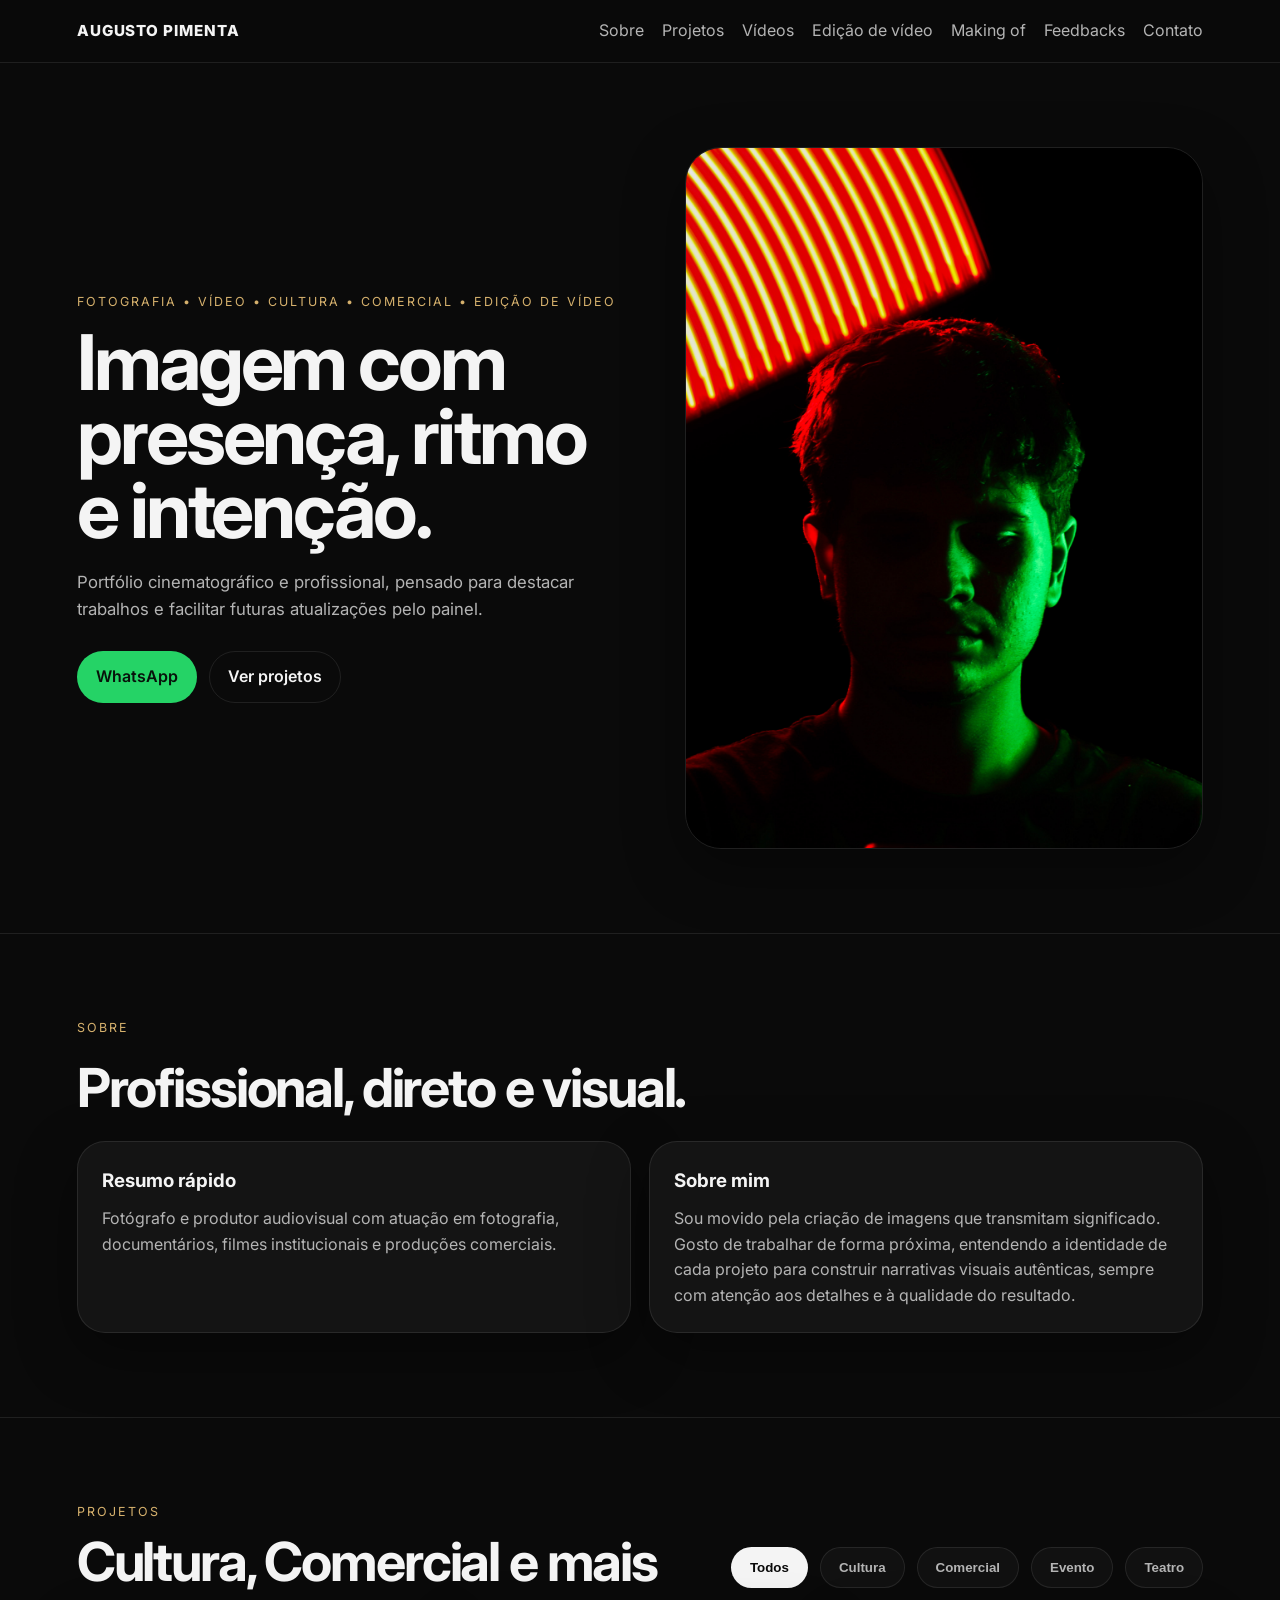
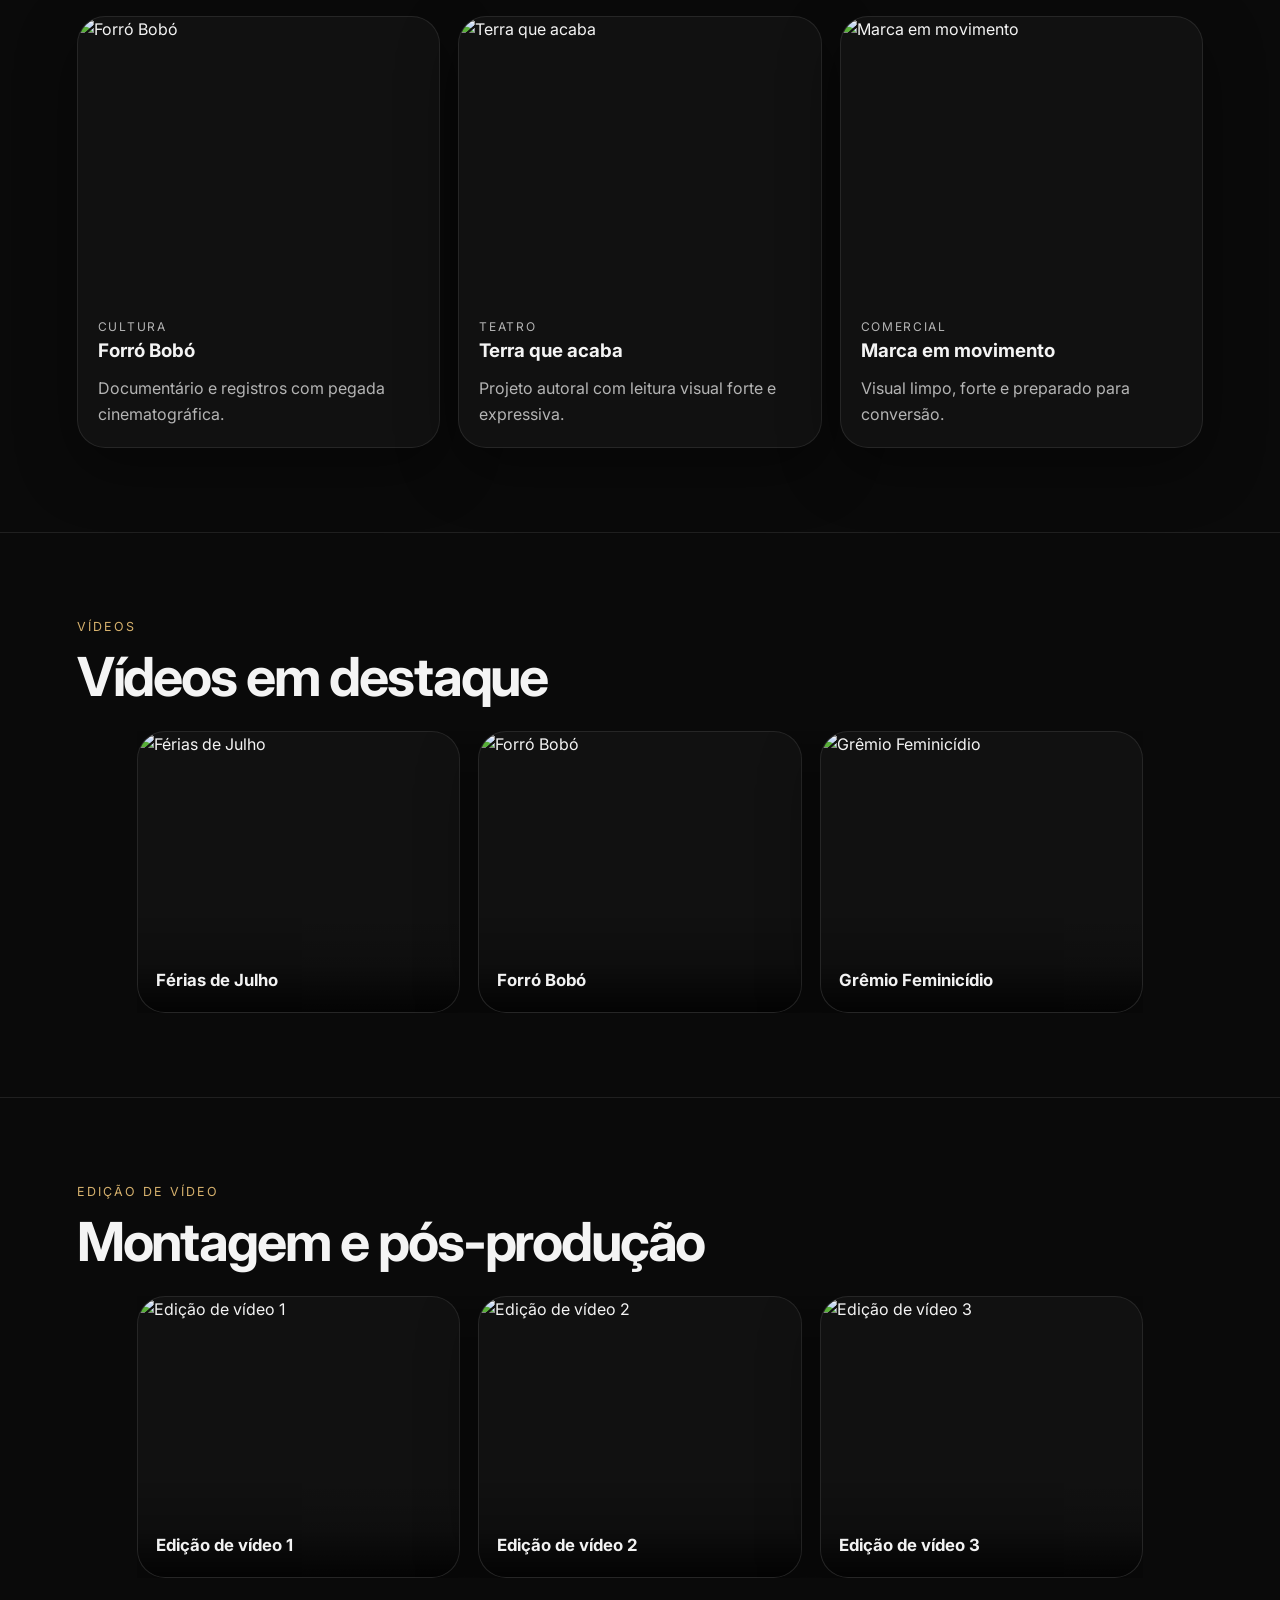
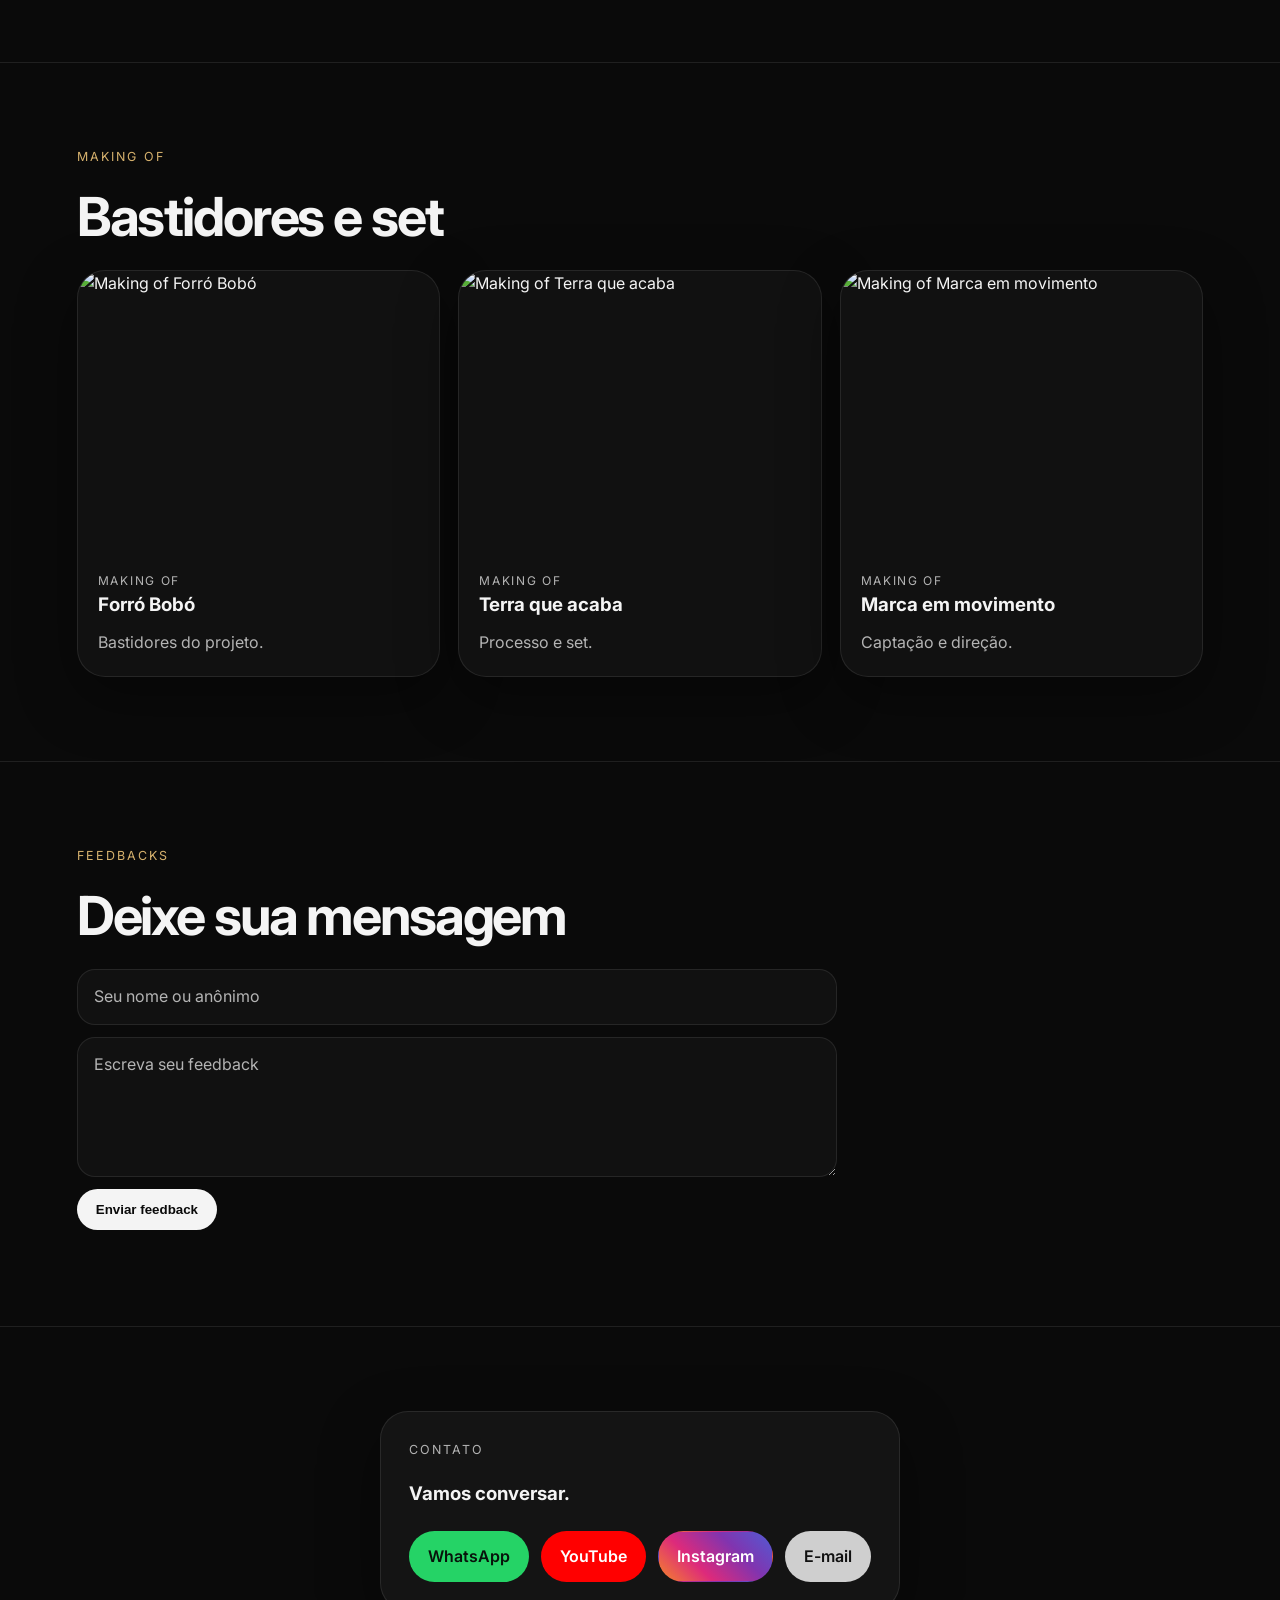
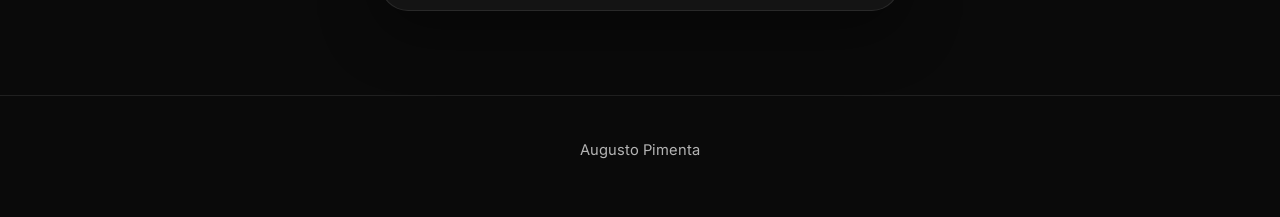
==== index.html @ ad91d164 "Publica o site" ====
<!DOCTYPE html>
<html lang="pt-BR">
<head>
  <meta charset="UTF-8" />
  <meta name="viewport" content="width=device-width, initial-scale=1.0" />
  <title>Augusto Pimenta | Fotografia e Vídeo</title>
  <meta name="description" content="Portfólio fotográfico e audiovisual de Augusto Pimenta. Cultura, comercial, vídeos, edição e making of." />
  <meta name="theme-color" content="#0a0a0a" />
  <link rel="preconnect" href="https://fonts.googleapis.com">
  <link rel="preconnect" href="https://fonts.gstatic.com" crossorigin>
  <link href="https://fonts.googleapis.com/css2?family=Inter:wght@300;400;500;600;700;800&display=swap" rel="stylesheet">
  <link rel="stylesheet" href="style.css" />
</head>
<body>
  <header class="header">
    <a class="logo" href="#home">Augusto Pimenta</a>

    <button class="menu-btn" aria-label="Abrir menu" aria-expanded="false" aria-controls="menu">
      <span></span>
      <span></span>
      <span></span>
    </button>

    <nav id="menu" class="menu">
      <a href="#sobre">Sobre</a>
      <a href="#projetos">Projetos</a>
      <a href="#videos">Vídeos</a>
      <a href="#edicoes">Edição de vídeo</a>
      <a href="#makingof">Making of</a>
      <a href="#feedbacks">Feedbacks</a>
      <a href="#contato">Contato</a>
    </nav>
  </header>

  <main>
    <section id="home" class="hero">
      <div class="hero-content">
        <p class="eyebrow">Fotografia • Vídeo • Cultura • Comercial • Edição de vídeo</p>
        <h1>Imagem com presença, ritmo e intenção.</h1>
        <p class="hero-text">Portfólio cinematográfico e profissional, pensado para destacar trabalhos e facilitar futuras atualizações pelo painel.</p>

        <div class="hero-actions">
          <a class="btn btn-light wa" href="https://wa.me/5528999917734" target="_blank" rel="noreferrer">WhatsApp</a>
          <a class="btn btn-outline" href="#projetos">Ver projetos</a>
        </div>
      </div>

      <div class="hero-image">
        <img src="foto.augusto.jpg" alt="Foto de Augusto Pimenta" />
      </div>
    </section>

    <section id="sobre" class="section">
      <div class="section-head">
        <p class="eyebrow">Sobre</p>
        <h2>Profissional, direto e visual.</h2>
      </div>

      <div class="about-grid">
        <article class="card">
          <h3>Resumo rápido</h3>
          <p>Fotógrafo e produtor audiovisual com atuação em fotografia, documentários, filmes institucionais e produções comerciais.</p>
        </article>

        <article class="card">
          <h3>Sobre mim</h3>
          <p>Sou movido pela criação de imagens que transmitam significado. Gosto de trabalhar de forma próxima, entendendo a identidade de cada projeto para construir narrativas visuais autênticas, sempre com atenção aos detalhes e à qualidade do resultado.</p>
        </article>
      </div>
    </section>

    <section id="projetos" class="section">
      <div class="section-head section-head-row">
        <div>
          <p class="eyebrow">Projetos</p>
          <h2>Cultura, Comercial e mais</h2>
        </div>

        <div class="filters" role="tablist" aria-label="Filtros de projetos">
          <button class="filter is-active" data-filter="all">Todos</button>
          <button class="filter" data-filter="cultura">Cultura</button>
          <button class="filter" data-filter="comercial">Comercial</button>
          <button class="filter" data-filter="evento">Evento</button>
          <button class="filter" data-filter="teatro">Teatro</button>
        </div>
      </div>

      <div class="projects-grid" id="projectsGrid">
        <a class="project-card" href="project.html?slug=forro-bobo" data-category="cultura">
          <img src="https://images.unsplash.com/photo-1511379938547-c1f69419868d?auto=format&fit=crop&w=1200&q=80" alt="Forró Bobó" />
          <div class="project-info">
            <p class="tag">Cultura</p>
            <h3>Forró Bobó</h3>
            <p>Documentário e registros com pegada cinematográfica.</p>
          </div>
        </a>

        <a class="project-card" href="project.html?slug=terra-que-acaba" data-category="teatro">
          <img src="https://images.unsplash.com/photo-1524156868115-79b14d7f0b91?auto=format&fit=crop&w=1200&q=80" alt="Terra que acaba" />
          <div class="project-info">
            <p class="tag">Teatro</p>
            <h3>Terra que acaba</h3>
            <p>Projeto autoral com leitura visual forte e expressiva.</p>
          </div>
        </a>

        <a class="project-card" href="project.html?slug=marca-em-movimento" data-category="comercial">
          <img src="https://images.unsplash.com/photo-1516035069371-29a1b244cc32?auto=format&fit=crop&w=1200&q=80" alt="Marca em movimento" />
          <div class="project-info">
            <p class="tag">Comercial</p>
            <h3>Marca em movimento</h3>
            <p>Visual limpo, forte e preparado para conversão.</p>
          </div>
        </a>
      </div>
    </section>

    <section id="videos" class="section">
      <div class="section-head section-head-row">
        <div>
          <p class="eyebrow">Vídeos</p>
          <h2>Vídeos em destaque</h2>
        </div>
      </div>

      <div class="video-carousel">
        <button class="video-arrow left" type="button" id="videoPrev" aria-label="Voltar vídeos">←</button>
        <div class="video-track-wrap">
          <div class="video-track" id="videoTrack">
            <a class="project-card video-card" href="https://youtu.be/WD3w-1dQuoA" target="_blank" rel="noreferrer">
              <img src="https://img.youtube.com/vi/WD3w-1dQuoA/hqdefault.jpg" alt="Férias de Julho" />
              <div class="video-overlay"><h3>Férias de Julho</h3></div>
            </a>

            <a class="project-card video-card" href="https://youtu.be/OOGsvqQ-H4w?si=4fK2tOKCYZoeCIQC" target="_blank" rel="noreferrer">
              <img src="https://img.youtube.com/vi/OOGsvqQ-H4w/hqdefault.jpg" alt="Forró Bobó" />
              <div class="video-overlay"><h3>Forró Bobó</h3></div>
            </a>

            <a class="project-card video-card" href="https://youtu.be/9oPBznXBzd4?si=zll8o-Bt9WkktWnS" target="_blank" rel="noreferrer">
              <img src="https://img.youtube.com/vi/9oPBznXBzd4/hqdefault.jpg" alt="Grêmio Feminicídio" />
              <div class="video-overlay"><h3>Grêmio Feminicídio</h3></div>
            </a>
          </div>
        </div>
        <button class="video-arrow right" type="button" id="videoNext" aria-label="Avançar vídeos">→</button>
      </div>
    </section>

    <section id="edicoes" class="section">
      <div class="section-head section-head-row">
        <div>
          <p class="eyebrow">Edição de vídeo</p>
          <h2>Montagem e pós-produção</h2>
        </div>
      </div>

      <div class="video-carousel">
        <button class="video-arrow left" type="button" id="editPrev" aria-label="Voltar edições">←</button>
        <div class="video-track-wrap">
          <div class="video-track" id="editTrack">
            <a class="project-card video-card"
               href="https://www.youtube.com/watch?v=ID_DO_VIDEO_1"
               target="_blank"
               rel="noopener noreferrer">
              <img src="https://img.youtube.com/vi/ID_DO_VIDEO_1/hqdefault.jpg" alt="Edição de vídeo 1" />
              <div class="video-overlay">
                <h3>Edição de vídeo 1</h3>
              </div>
            </a>

            <a class="project-card video-card"
               href="https://www.youtube.com/watch?v=ID_DO_VIDEO_2"
               target="_blank"
               rel="noopener noreferrer">
              <img src="https://img.youtube.com/vi/ID_DO_VIDEO_2/hqdefault.jpg" alt="Edição de vídeo 2" />
              <div class="video-overlay">
                <h3>Edição de vídeo 2</h3>
              </div>
            </a>

            <a class="project-card video-card"
               href="https://www.youtube.com/watch?v=ID_DO_VIDEO_3"
               target="_blank"
               rel="noopener noreferrer">
              <img src="https://img.youtube.com/vi/ID_DO_VIDEO_3/hqdefault.jpg" alt="Edição de vídeo 3" />
              <div class="video-overlay">
                <h3>Edição de vídeo 3</h3>
              </div>
            </a>
          </div>
        </div>
        <button class="video-arrow right" type="button" id="editNext" aria-label="Avançar edições">→</button>
      </div>
    </section>

    <section id="makingof" class="section">
      <div class="section-head">
        <p class="eyebrow">Making of</p>
        <h2>Bastidores e set</h2>
      </div>

      <div class="projects-grid">
        <a class="project-card" href="making-of.html?slug=forro-bobo">
          <img src="https://images.unsplash.com/photo-1520262494112-9fe481d36ec3?auto=format&fit=crop&w=1000&q=80" alt="Making of Forró Bobó" />
          <div class="project-info">
            <p class="tag">Making of</p>
            <h3>Forró Bobó</h3>
            <p>Bastidores do projeto.</p>
          </div>
        </a>

        <a class="project-card" href="making-of.html?slug=terra-que-acaba">
          <img src="https://images.unsplash.com/photo-1452587925148-ce544e77e70d?auto=format&fit=crop&w=1000&q=80" alt="Making of Terra que acaba" />
          <div class="project-info">
            <p class="tag">Making of</p>
            <h3>Terra que acaba</h3>
            <p>Processo e set.</p>
          </div>
        </a>

        <a class="project-card" href="making-of.html?slug=marca-em-movimento">
          <img src="https://images.unsplash.com/photo-1492691527719-9d1e07e534b4?auto=format&fit=crop&w=1000&q=80" alt="Making of Marca em movimento" />
          <div class="project-info">
            <p class="tag">Making of</p>
            <h3>Marca em movimento</h3>
            <p>Captação e direção.</p>
          </div>
        </a>
      </div>
    </section>

    <section id="feedbacks" class="section">
      <div class="section-head">
        <p class="eyebrow">Feedbacks</p>
        <h2>Deixe sua mensagem</h2>
      </div>

      <form class="feedback-form" id="feedbackForm">
        <input type="text" name="name" placeholder="Seu nome ou anônimo" required />
        <textarea name="message" placeholder="Escreva seu feedback" required></textarea>
        <button type="submit">Enviar feedback</button>
        <p id="feedbackStatus" class="feedback-status"></p>
      </form>
    </section>

    <section id="contato" class="section contact-section">
      <div class="contact-card">
        <p class="eyebrow">Contato</p>
        <h3>Vamos conversar.</h3>
        <div class="contact-links">
          <a class="wa" href="https://wa.me/5528999917734" target="_blank" rel="noreferrer">WhatsApp</a>
          <a class="yt" href="https://youtube.com/@oaugustopimenta?si=_Ea7dJoPPsUGE8cD" target="_blank" rel="noreferrer">YouTube</a>
          <a class="ig" href="https://www.instagram.com/augustopfotos?igsh=a29ldHF5aHIzNDR5" target="_blank" rel="noreferrer">Instagram</a>
          <a class="mail" href="mailto:oaugustopimenta@gmail.com">E-mail</a>
        </div>
      </div>
    </section>
  </main>

  <footer class="footer">
    <p>Augusto Pimenta</p>
  </footer>

  <script src="script.js"></script>
</body>
</html>
---- style.css ----
:root{
  --bg:#0a0a0a;
  --bg-soft:#111111;
  --bg-card:#141414;
  --text:#f4f4f4;
  --muted:#b4b4b4;
  --line:rgba(255,255,255,.09);
  --accent:#d6b16d;
  --shadow:0 20px 60px rgba(0,0,0,.4);
  --radius:28px;
  --wa:#25d366;
  --yt:#ff0000;
  --ig1:#f58529;
  --ig2:#dd2a7b;
  --ig3:#8134af;
  --ig4:#515bd4;
  --mail:#cfcfcf;
}

*{box-sizing:border-box}
html{scroll-behavior:smooth}
body{
  margin:0;
  font-family:"Inter",system-ui,sans-serif;
  background:var(--bg);
  color:var(--text);
  line-height:1.6;
}

a{color:inherit;text-decoration:none}
img{max-width:100%;display:block}

.header{
  position:sticky;
  top:0;
  z-index:50;
  display:flex;
  align-items:center;
  justify-content:space-between;
  gap:20px;
  padding:18px 6vw;
  background:rgba(10,10,10,.82);
  backdrop-filter:blur(14px);
  border-bottom:1px solid var(--line);
}

.logo{
  font-weight:800;
  letter-spacing:.06em;
  text-transform:uppercase;
  font-size:.95rem;
}

.menu{
  display:flex;
  align-items:center;
  gap:18px;
}

.menu a{
  color:var(--muted);
  transition:.2s ease;
}

.menu a:hover{
  color:var(--text);
}

.menu-btn{
  display:none;
  width:44px;
  height:44px;
  border:1px solid var(--line);
  background:var(--bg-soft);
  border-radius:14px;
  padding:10px;
}

.menu-btn span{
  display:block;
  height:2px;
  width:100%;
  background:var(--text);
  margin:5px 0;
}

.hero,
.section{
  padding:84px 6vw;
}

.hero{
  display:grid;
  grid-template-columns:1.05fr .95fr;
  gap:36px;
  align-items:center;
  min-height:calc(100vh - 80px);
}

.eyebrow{
  margin:0 0 14px;
  color:var(--accent);
  text-transform:uppercase;
  letter-spacing:.16em;
  font-size:.78rem;
}

.hero h1,
.section h2{
  margin:0;
  line-height:.96;
  letter-spacing:-.04em;
}

.hero h1{
  font-size:clamp(2.8rem,6vw,6.2rem);
  max-width:11ch;
}

.section h2{
  font-size:clamp(2rem,4.2vw,3.8rem);
}

.hero-text{
  max-width:58ch;
  color:var(--muted);
  margin:22px 0 0;
  font-size:1.05rem;
}

.hero-actions,
.contact-links,
.filters{
  display:flex;
  flex-wrap:wrap;
  gap:12px;
}

.hero-actions{
  margin-top:28px;
}

.btn,
.contact-links a,
.filters button,
.feedback-form button{
  border-radius:999px;
  padding:12px 18px;
  font-weight:600;
  border:1px solid var(--line);
  transition:.2s ease;
  cursor:pointer;
}

.btn:hover,
.contact-links a:hover,
.filters button:hover,
.project-card:hover,
.gallery-item:hover,
.feedback-form button:hover{
  transform:translateY(-3px);
}

.btn-light{
  background:var(--text);
  color:var(--bg);
}

.btn-outline{
  background:transparent;
  color:var(--text);
}

.btn.wa{
  background:var(--wa);
  color:#08120b;
  border-color:transparent;
}

.hero-image img{
  width:100%;
  height:min(78vh,760px);
  object-fit:cover;
  border-radius:36px;
  box-shadow:var(--shadow);
  border:1px solid var(--line);
}

.section{
  border-top:1px solid var(--line);
}

.section-head{
  display:grid;
  gap:10px;
  margin-bottom:28px;
}

.section-head-row{
  display:flex;
  justify-content:space-between;
  align-items:end;
  gap:20px;
  flex-wrap:wrap;
}

.about-grid,
.projects-grid{
  display:grid;
  gap:18px;
}

.about-grid{grid-template-columns:repeat(2,minmax(0,1fr))}
.projects-grid{grid-template-columns:repeat(3,minmax(0,1fr))}

.card,
.project-card,
.contact-card{
  background:linear-gradient(180deg, rgba(255,255,255,.02), rgba(255,255,255,.01));
  border:1px solid var(--line);
  border-radius:var(--radius);
  box-shadow:var(--shadow);
}

.card{
  padding:24px;
  background:var(--bg-card);
}

.card h3,
.project-info h3{
  margin:0 0 10px;
}

.card p,
.project-info p,
.contact-card p{
  color:var(--muted);
  margin:0;
}

.project-card{
  overflow:hidden;
  background:var(--bg-soft);
  transition:transform .2s ease, border-color .2s ease;
}

.project-card img{
  width:100%;
  height:280px;
  object-fit:cover;
}

.project-info{
  padding:20px;
}

.tag{
  color:var(--accent);
  text-transform:uppercase;
  letter-spacing:.14em;
  font-size:.75rem;
  margin:0 0 10px;
}

.filters button{
  background:var(--bg-soft);
  color:var(--muted);
}

.filters button.is-active{
  background:var(--text);
  color:var(--bg);
}

.project-card.hidden{
  display:none;
}

/* carrossel */

.video-carousel{
  position:relative;
  display:flex;
  align-items:center;
  gap:16px;
}

.video-track-wrap{
  overflow:hidden;
  flex:1;
}

.video-track{
  display:flex;
  gap:18px;
  transition:transform .45s ease;
  will-change:transform;
}

.video-card{
  flex:0 0 calc(33.333% - 12px);
  position:relative;
}

.video-card img{
  width:100%;
  height:280px;
  object-fit:cover;
}

.video-overlay{
  position:absolute;
  inset:auto 0 0 0;
  padding:18px;
  min-height:96px;
  display:flex;
  align-items:flex-end;
  background:linear-gradient(to top, rgba(0,0,0,.82), rgba(0,0,0,.18), transparent);
  opacity:.95;
  transition:background .25s ease, opacity .25s ease;
}

.video-overlay h3{
  margin:0;
  color:#fff;
  font-size:1.05rem;
}

.video-card:hover .video-overlay{
  background:linear-gradient(to top, rgba(0,0,0,.92), rgba(0,0,0,.30), transparent);
}

.video-arrow{
  width:44px;
  height:44px;
  border-radius:999px;
  border:1px solid var(--line);
  background:var(--bg-soft);
  color:var(--text);
  cursor:pointer;
  display:flex;
  align-items:center;
  justify-content:center;
  flex:0 0 auto;
  z-index:2;
}

.video-arrow.is-hidden{
  visibility:hidden;
  opacity:0;
  pointer-events:none;
}

.feedback-form{
  display:grid;
  gap:12px;
  max-width:760px;
}

.feedback-form input,
.feedback-form textarea{
  width:100%;
  padding:14px 16px;
  border-radius:18px;
  border:1px solid var(--line);
  background:var(--bg-soft);
  color:var(--text);
  font:inherit;
  outline:none;
  -webkit-appearance:none;
  appearance:none;
}

.feedback-form input::placeholder,
.feedback-form textarea::placeholder{
  color:var(--muted);
}

.feedback-form input:focus,
.feedback-form textarea:focus{
  border-color:var(--accent);
  box-shadow:0 0 0 3px rgba(214,177,109,.15);
}

.feedback-form textarea{
  min-height:140px;
  resize:vertical;
}

.feedback-form button{
  width:fit-content;
  background:var(--text);
  color:var(--bg);
}

.feedback-status{
  margin:0;
  color:var(--muted);
}

.contact-card{
  padding:28px;
  max-width:860px;
  background:var(--bg-card);
}

.contact-links{
  margin-top:22px;
  display:flex;
  flex-wrap:wrap;
  gap:12px;
}

.contact-links a{
  border-color:transparent;
}

.contact-links a.wa{background:var(--wa);color:#08120b}
.contact-links a.yt{background:var(--yt);color:#fff}
.contact-links a.ig{background:linear-gradient(45deg,var(--ig1),var(--ig2),var(--ig3),var(--ig4));color:#fff}
.contact-links a.mail{background:var(--mail);color:#111}

.contact-section{
  display:flex;
  justify-content:center;
}

.footer{
  padding:28px 6vw 40px;
  border-top:1px solid var(--line);
  color:var(--muted);
  display:flex;
  justify-content:center;
  gap:10px;
  font-size:.92rem;
}

.project-page{
  padding:84px 6vw;
}

.project-hero{
  max-width:900px;
  margin:0 auto 36px;
}

.project-gallery{
  max-width:1200px;
  margin:0 auto;
  display:grid;
  grid-template-columns:repeat(auto-fit,minmax(240px,1fr));
  gap:18px;
}

.project-gallery .gallery-item{
  min-height:220px;
}

.back-link{
  display:inline-block;
  margin:0 0 18px;
  color:var(--accent);
  font-weight:700;
}

.static-menu{
  display:flex;
}

@media (max-width: 1100px){
  .projects-grid{
    grid-template-columns:repeat(2,minmax(0,1fr));
  }

  .video-card{
    flex:0 0 calc(50% - 9px);
  }
}

@media (max-width: 980px){
  .hero,
  .about-grid,
  .projects-grid{
    grid-template-columns:1fr;
  }

  .hero{
    min-height:auto;
    padding-top:44px;
  }

  .video-card{
    flex:0 0 calc(50% - 9px);
  }
}

@media (max-width: 760px){
  .menu-btn{
    display:block;
  }

  .menu{
    position:absolute;
    top:78px;
    left:6vw;
    right:6vw;
    display:none;
    flex-direction:column;
    align-items:flex-start;
    padding:18px;
    border:1px solid var(--line);
    background:rgba(17,17,17,.98);
    border-radius:24px;
  }

  .menu.is-open{
    display:flex;
  }

  .section,
  .hero,
  .project-page{
    padding-left:5vw;
    padding-right:5vw;
  }

  .hero h1{
    max-width:100%;
  }

  .video-carousel{
    gap:10px;
  }

  .video-card{
    flex:0 0 100%;
  }

  .footer{
    flex-direction:column;
  }
}
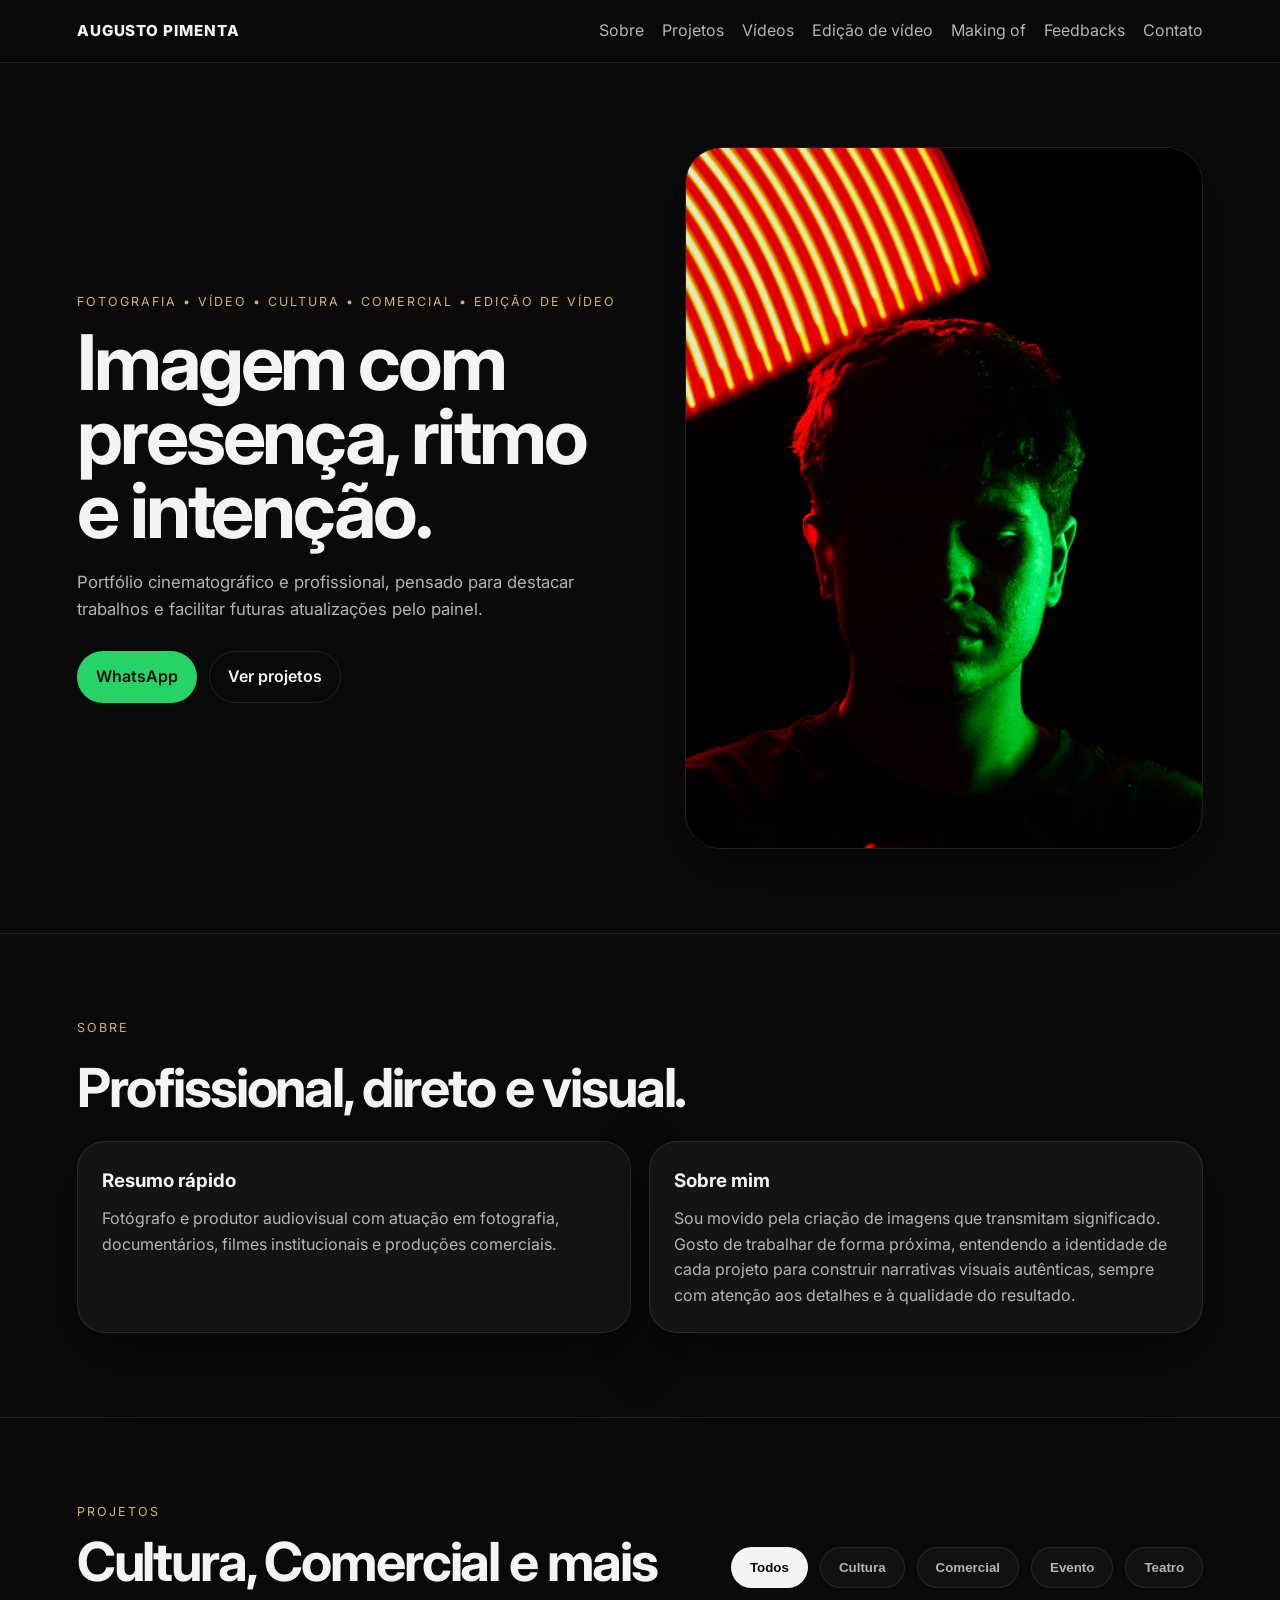
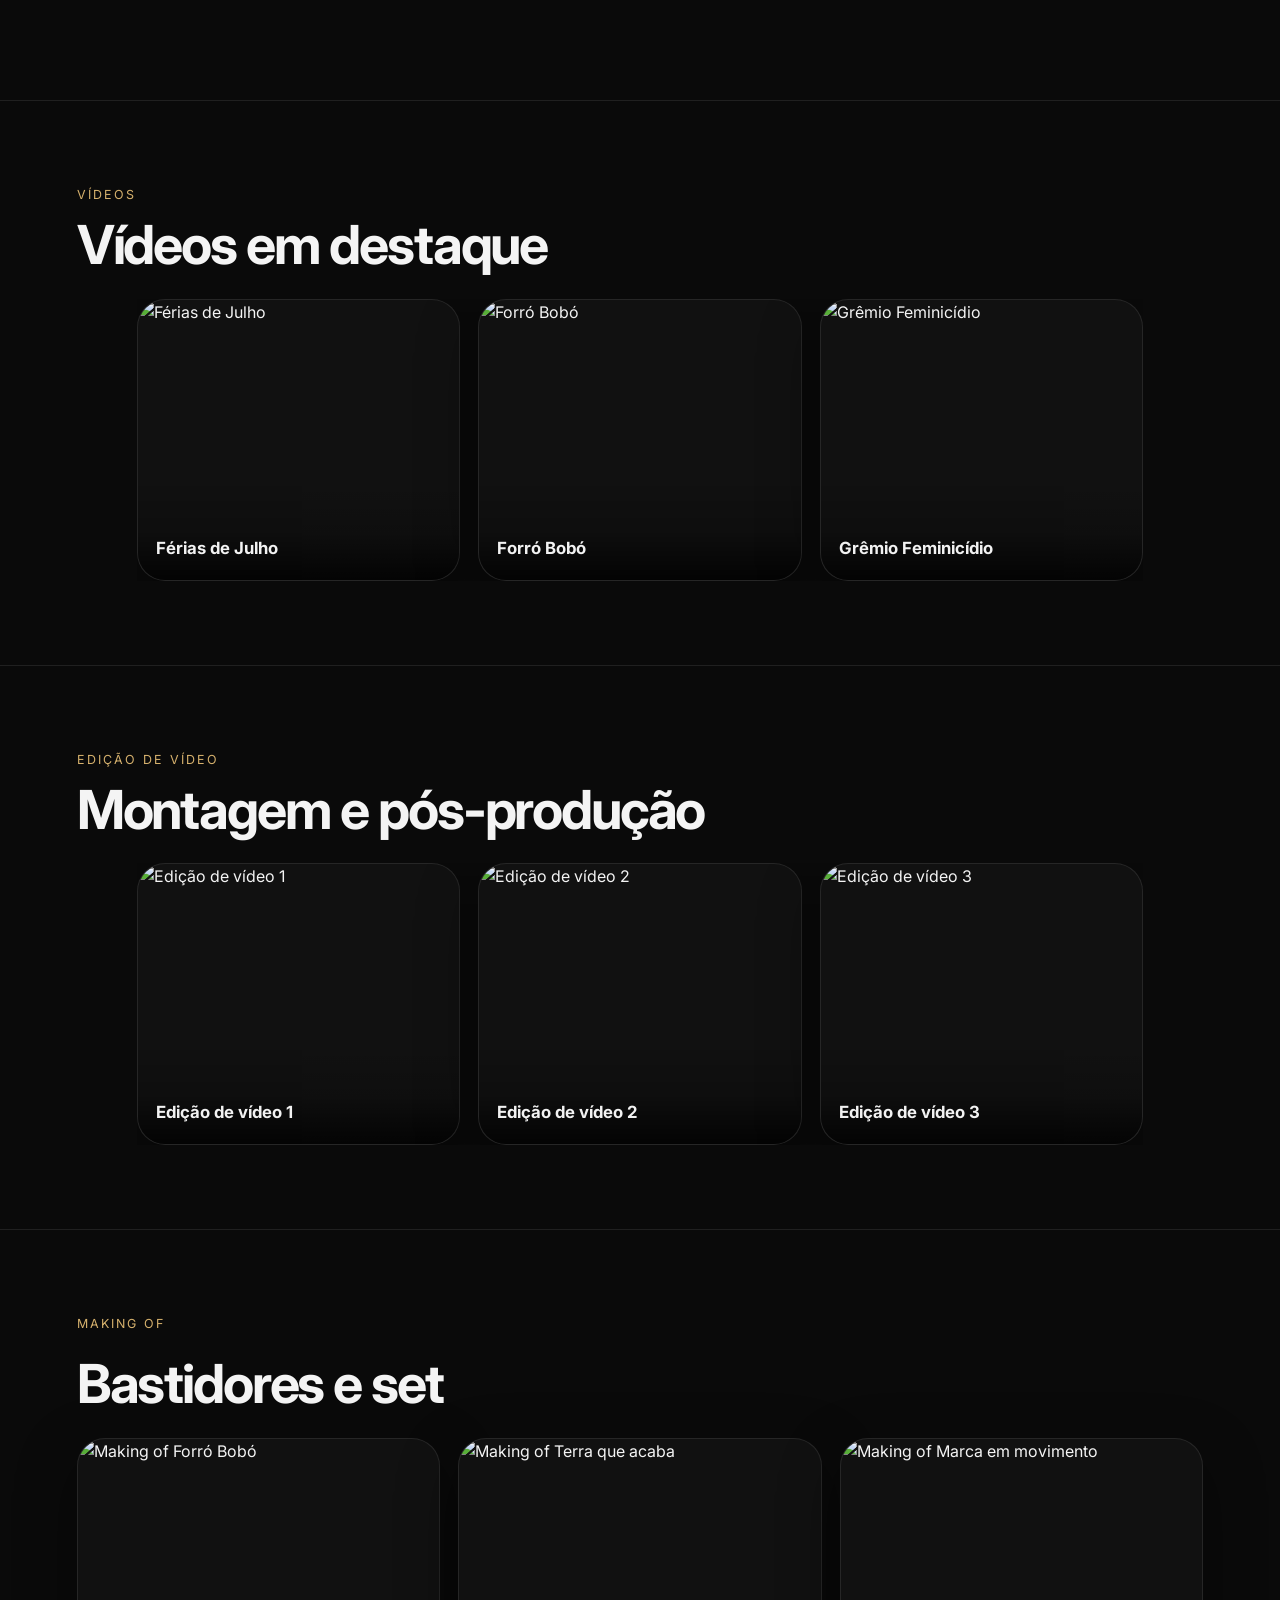
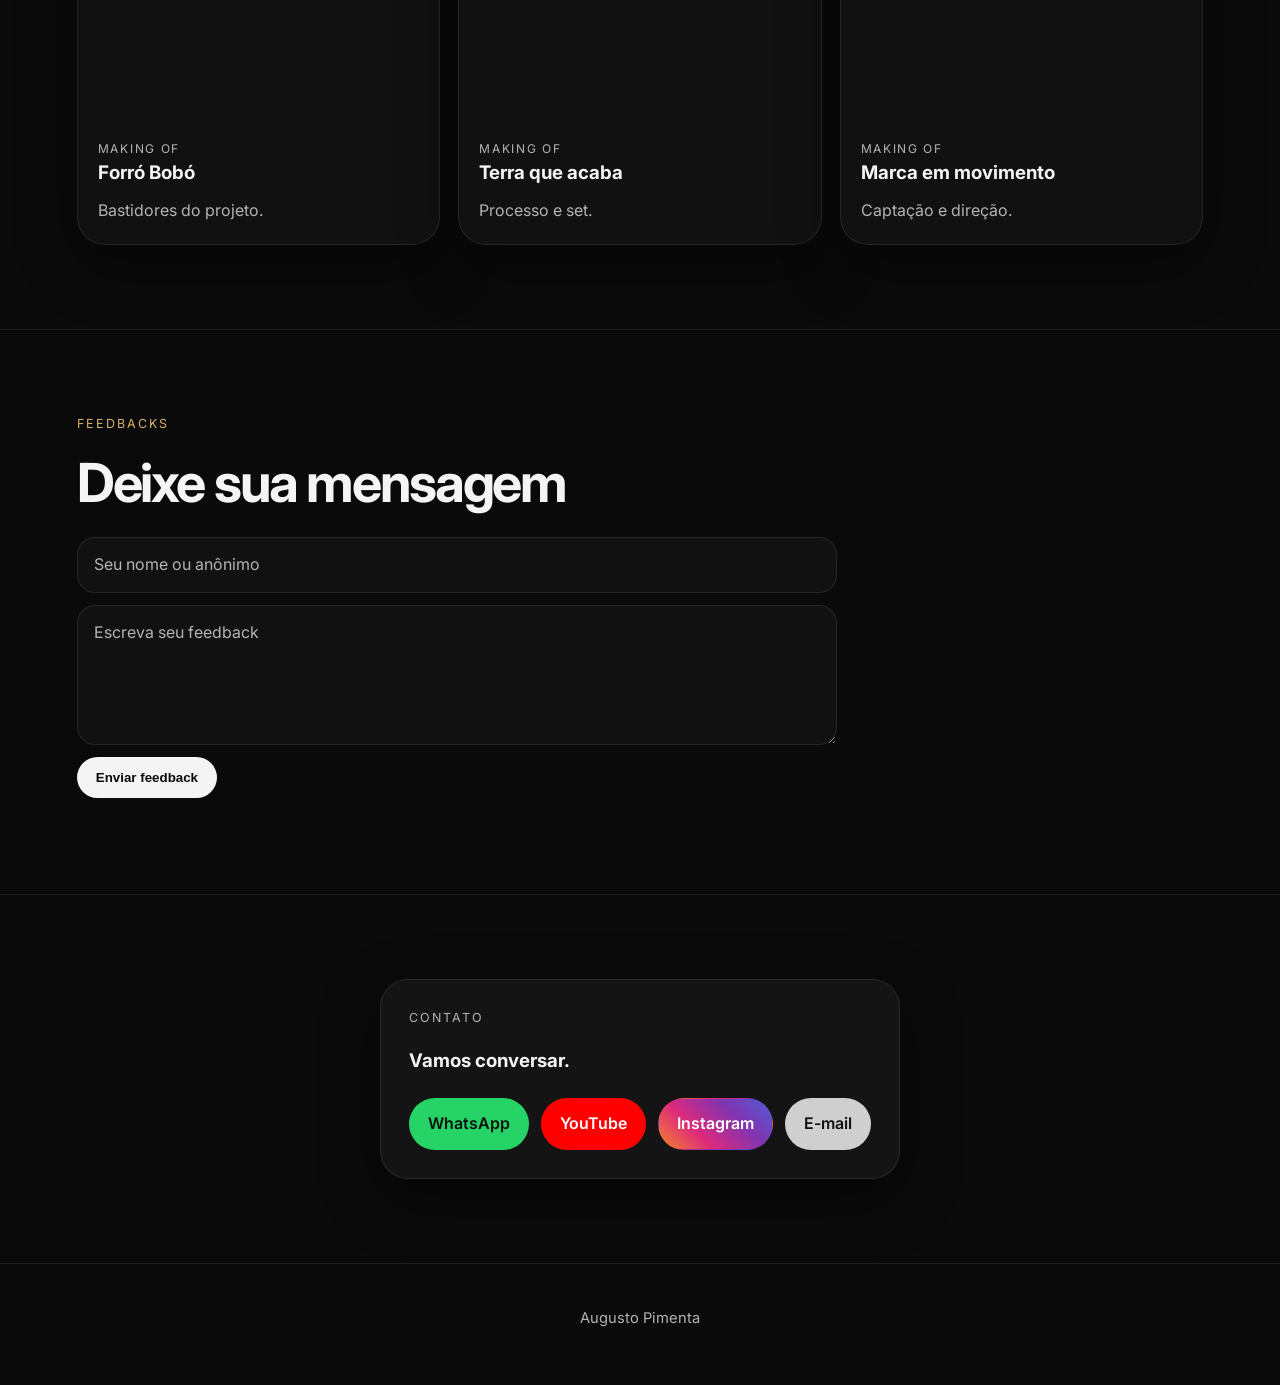
==== commit 582d64a6: "Remove projetos de exemplo" ====
--- a/index.html
+++ b/index.html
@@ -1,6 +1,8 @@
 <!DOCTYPE html>
 <html lang="pt-BR">
 <head>
+  <script src="https://identity.netlify.com/v1/netlify-identity-widget.js"></script>
+
   <meta charset="UTF-8" />
   <meta name="viewport" content="width=device-width, initial-scale=1.0" />
   <title>Augusto Pimenta | Fotografia e Vídeo</title>
@@ -86,32 +88,7 @@
       </div>
 
       <div class="projects-grid" id="projectsGrid">
-        <a class="project-card" href="project.html?slug=forro-bobo" data-category="cultura">
-          <img src="https://images.unsplash.com/photo-1511379938547-c1f69419868d?auto=format&fit=crop&w=1200&q=80" alt="Forró Bobó" />
-          <div class="project-info">
-            <p class="tag">Cultura</p>
-            <h3>Forró Bobó</h3>
-            <p>Documentário e registros com pegada cinematográfica.</p>
-          </div>
-        </a>
-
-        <a class="project-card" href="project.html?slug=terra-que-acaba" data-category="teatro">
-          <img src="https://images.unsplash.com/photo-1524156868115-79b14d7f0b91?auto=format&fit=crop&w=1200&q=80" alt="Terra que acaba" />
-          <div class="project-info">
-            <p class="tag">Teatro</p>
-            <h3>Terra que acaba</h3>
-            <p>Projeto autoral com leitura visual forte e expressiva.</p>
-          </div>
-        </a>
-
-        <a class="project-card" href="project.html?slug=marca-em-movimento" data-category="comercial">
-          <img src="https://images.unsplash.com/photo-1516035069371-29a1b244cc32?auto=format&fit=crop&w=1200&q=80" alt="Marca em movimento" />
-          <div class="project-info">
-            <p class="tag">Comercial</p>
-            <h3>Marca em movimento</h3>
-            <p>Visual limpo, forte e preparado para conversão.</p>
-          </div>
-        </a>
+
       </div>
     </section>
 
@@ -263,5 +240,19 @@
   </footer>
 
   <script src="script.js"></script>
+
+  <script>
+  if (window.netlifyIdentity ) {
+    window.netlifyIdentity.on("init", function (user) {
+      if (!user) {
+        window.netlifyIdentity.on("login", function () {
+          window.location.href = "/admin/";
+        });
+      }
+    });
+  }
+</script>
+
+
 </body>
 </html>
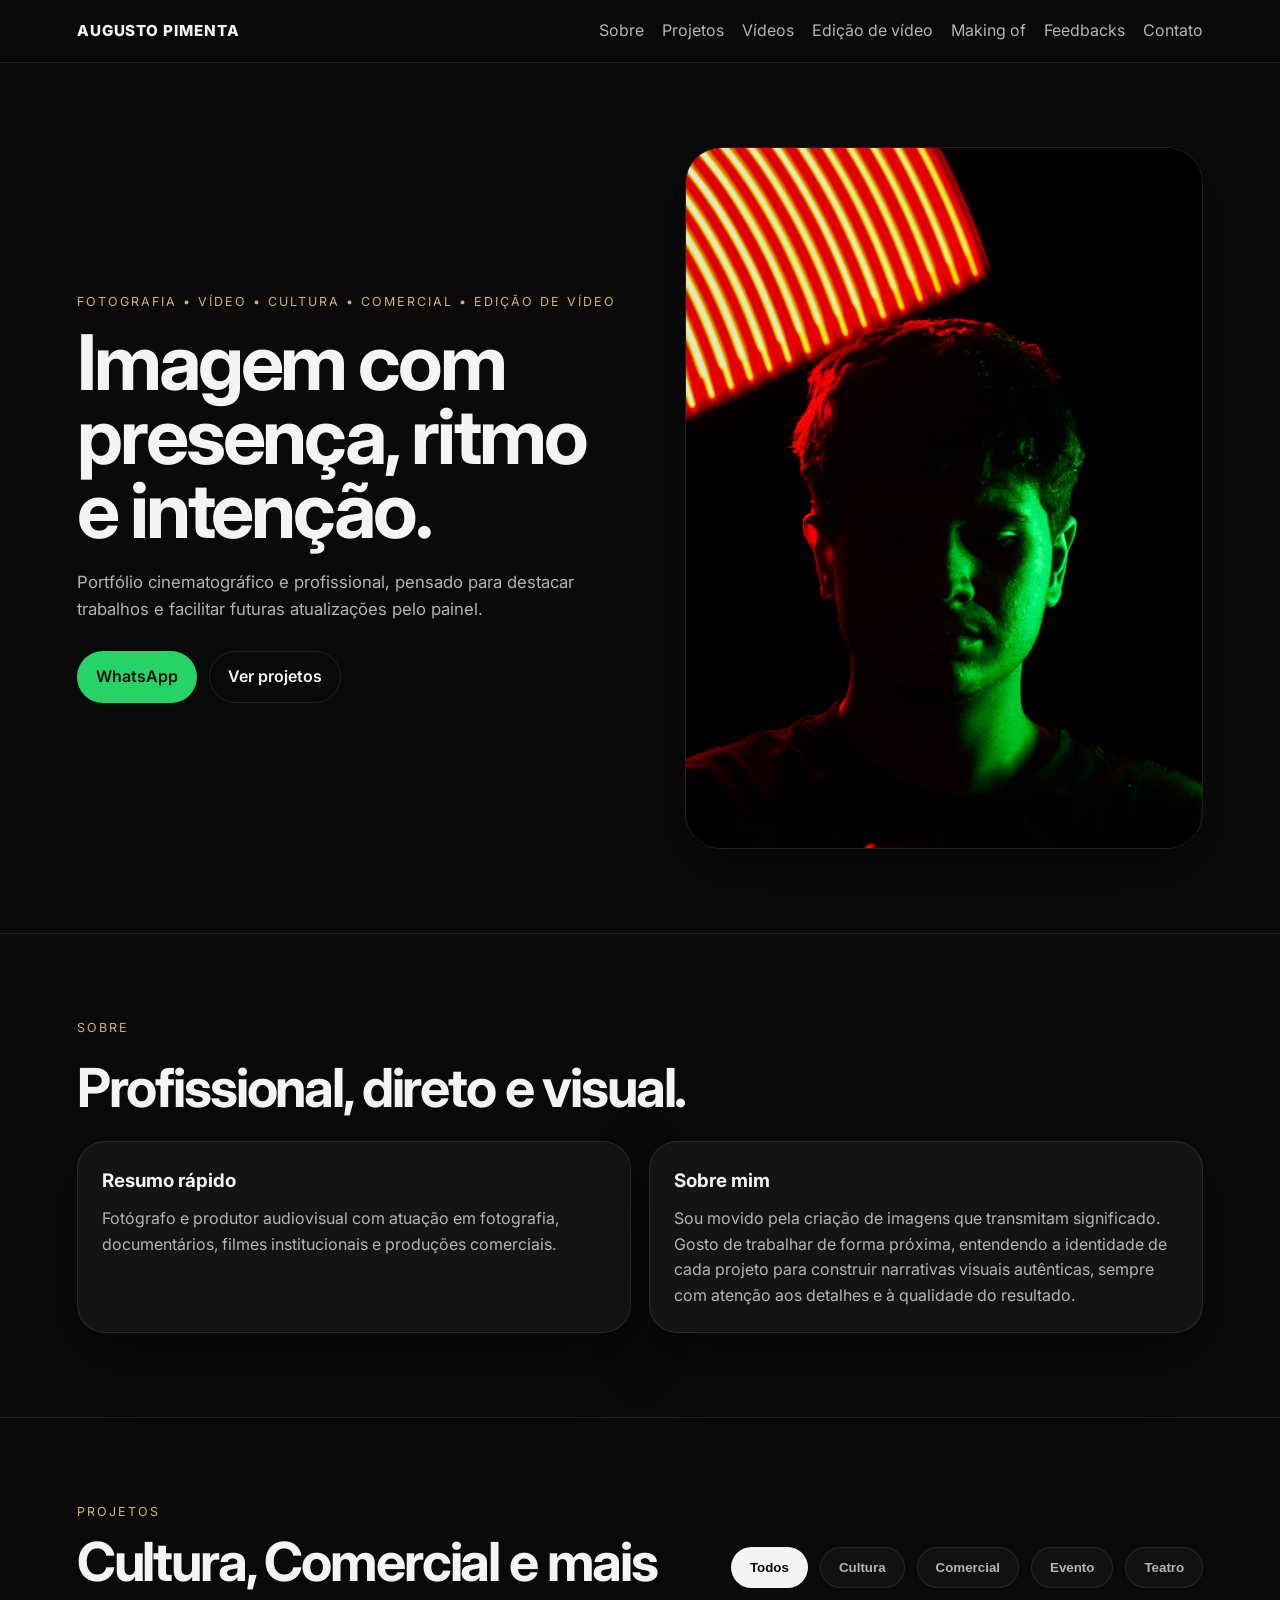
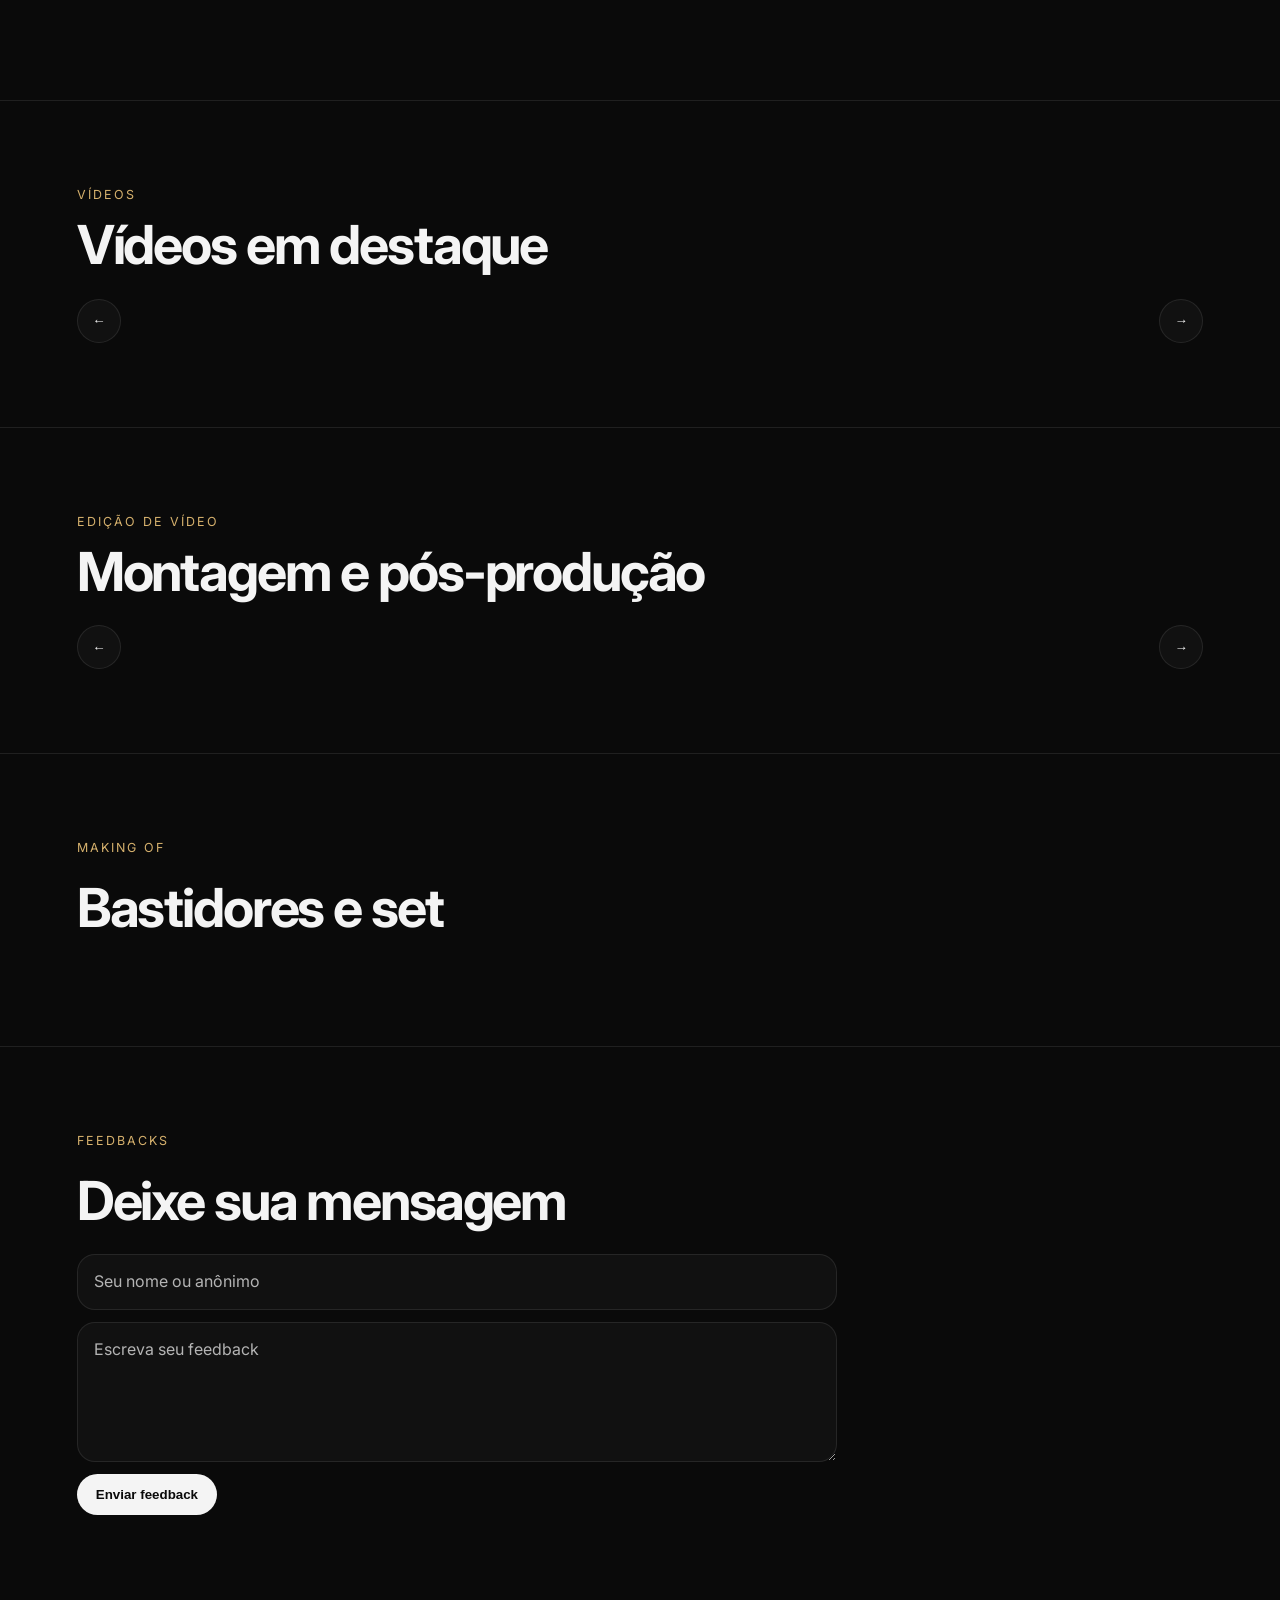
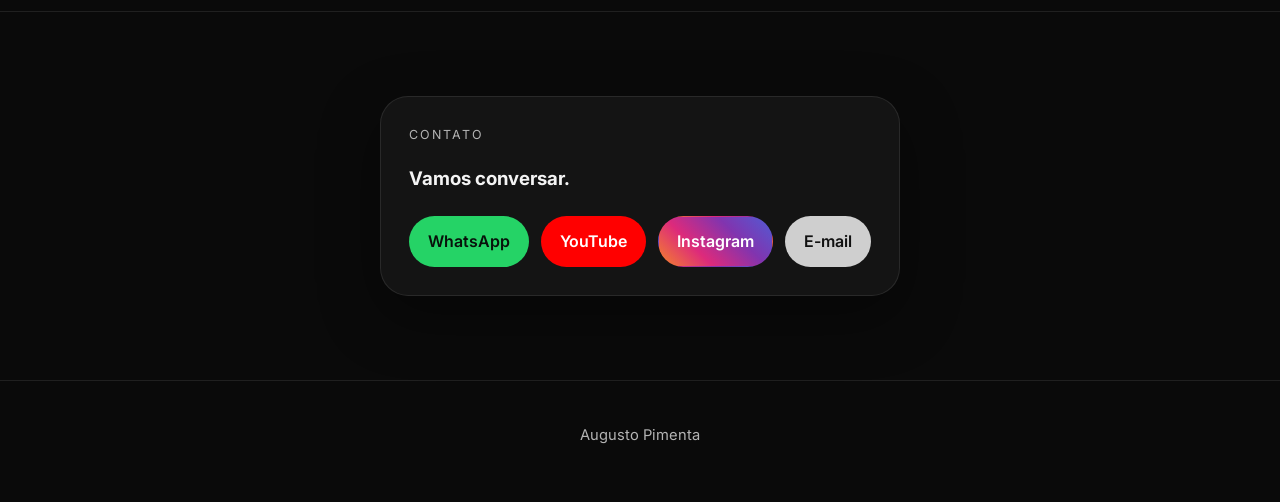
==== commit 9808811b: "remove hardcoded content e deixa site 100% CMS" ====
--- a/index.html
+++ b/index.html
@@ -88,7 +88,7 @@
       </div>
 
       <div class="projects-grid" id="projectsGrid">
-
+        <!-- Projetos carregados via CMS -->
       </div>
     </section>
 
@@ -104,20 +104,7 @@
         <button class="video-arrow left" type="button" id="videoPrev" aria-label="Voltar vídeos">←</button>
         <div class="video-track-wrap">
           <div class="video-track" id="videoTrack">
-            <a class="project-card video-card" href="https://youtu.be/WD3w-1dQuoA" target="_blank" rel="noreferrer">
-              <img src="https://img.youtube.com/vi/WD3w-1dQuoA/hqdefault.jpg" alt="Férias de Julho" />
-              <div class="video-overlay"><h3>Férias de Julho</h3></div>
-            </a>
-
-            <a class="project-card video-card" href="https://youtu.be/OOGsvqQ-H4w?si=4fK2tOKCYZoeCIQC" target="_blank" rel="noreferrer">
-              <img src="https://img.youtube.com/vi/OOGsvqQ-H4w/hqdefault.jpg" alt="Forró Bobó" />
-              <div class="video-overlay"><h3>Forró Bobó</h3></div>
-            </a>
-
-            <a class="project-card video-card" href="https://youtu.be/9oPBznXBzd4?si=zll8o-Bt9WkktWnS" target="_blank" rel="noreferrer">
-              <img src="https://img.youtube.com/vi/9oPBznXBzd4/hqdefault.jpg" alt="Grêmio Feminicídio" />
-              <div class="video-overlay"><h3>Grêmio Feminicídio</h3></div>
-            </a>
+            <!-- Vídeos carregados via CMS -->
           </div>
         </div>
         <button class="video-arrow right" type="button" id="videoNext" aria-label="Avançar vídeos">→</button>
@@ -136,35 +123,7 @@
         <button class="video-arrow left" type="button" id="editPrev" aria-label="Voltar edições">←</button>
         <div class="video-track-wrap">
           <div class="video-track" id="editTrack">
-            <a class="project-card video-card"
-               href="https://www.youtube.com/watch?v=ID_DO_VIDEO_1"
-               target="_blank"
-               rel="noopener noreferrer">
-              <img src="https://img.youtube.com/vi/ID_DO_VIDEO_1/hqdefault.jpg" alt="Edição de vídeo 1" />
-              <div class="video-overlay">
-                <h3>Edição de vídeo 1</h3>
-              </div>
-            </a>
-
-            <a class="project-card video-card"
-               href="https://www.youtube.com/watch?v=ID_DO_VIDEO_2"
-               target="_blank"
-               rel="noopener noreferrer">
-              <img src="https://img.youtube.com/vi/ID_DO_VIDEO_2/hqdefault.jpg" alt="Edição de vídeo 2" />
-              <div class="video-overlay">
-                <h3>Edição de vídeo 2</h3>
-              </div>
-            </a>
-
-            <a class="project-card video-card"
-               href="https://www.youtube.com/watch?v=ID_DO_VIDEO_3"
-               target="_blank"
-               rel="noopener noreferrer">
-              <img src="https://img.youtube.com/vi/ID_DO_VIDEO_3/hqdefault.jpg" alt="Edição de vídeo 3" />
-              <div class="video-overlay">
-                <h3>Edição de vídeo 3</h3>
-              </div>
-            </a>
+            <!-- Edições carregadas via CMS -->
           </div>
         </div>
         <button class="video-arrow right" type="button" id="editNext" aria-label="Avançar edições">→</button>
@@ -177,33 +136,8 @@
         <h2>Bastidores e set</h2>
       </div>
 
-      <div class="projects-grid">
-        <a class="project-card" href="making-of.html?slug=forro-bobo">
-          <img src="https://images.unsplash.com/photo-1520262494112-9fe481d36ec3?auto=format&fit=crop&w=1000&q=80" alt="Making of Forró Bobó" />
-          <div class="project-info">
-            <p class="tag">Making of</p>
-            <h3>Forró Bobó</h3>
-            <p>Bastidores do projeto.</p>
-          </div>
-        </a>
-
-        <a class="project-card" href="making-of.html?slug=terra-que-acaba">
-          <img src="https://images.unsplash.com/photo-1452587925148-ce544e77e70d?auto=format&fit=crop&w=1000&q=80" alt="Making of Terra que acaba" />
-          <div class="project-info">
-            <p class="tag">Making of</p>
-            <h3>Terra que acaba</h3>
-            <p>Processo e set.</p>
-          </div>
-        </a>
-
-        <a class="project-card" href="making-of.html?slug=marca-em-movimento">
-          <img src="https://images.unsplash.com/photo-1492691527719-9d1e07e534b4?auto=format&fit=crop&w=1000&q=80" alt="Making of Marca em movimento" />
-          <div class="project-info">
-            <p class="tag">Making of</p>
-            <h3>Marca em movimento</h3>
-            <p>Captação e direção.</p>
-          </div>
-        </a>
+      <div class="projects-grid" id="makingofGrid">
+        <!-- Making of carregado via CMS -->
       </div>
     </section>
 
@@ -242,7 +176,7 @@
   <script src="script.js"></script>
 
   <script>
-  if (window.netlifyIdentity ) {
+  if (window.netlifyIdentity) {
     window.netlifyIdentity.on("init", function (user) {
       if (!user) {
         window.netlifyIdentity.on("login", function () {
@@ -253,6 +187,5 @@
   }
 </script>
 
-
 </body>
 </html>
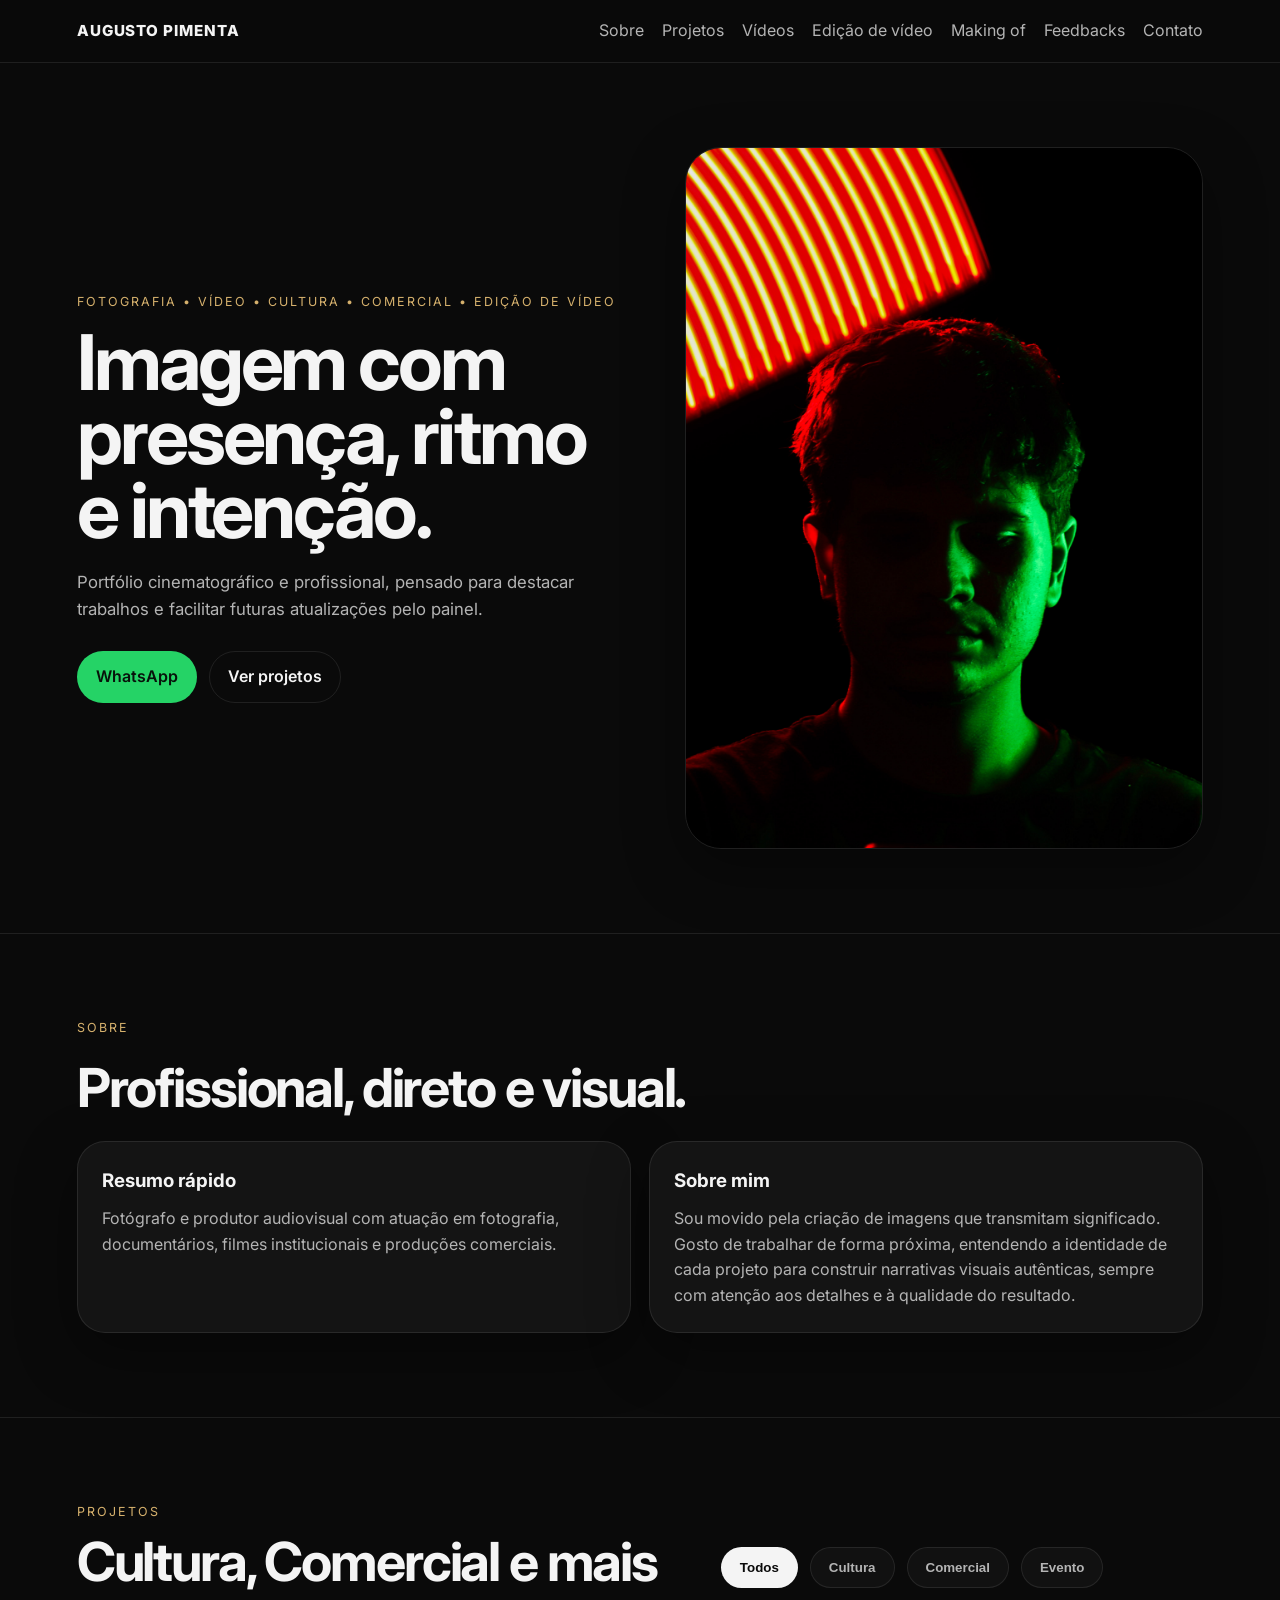
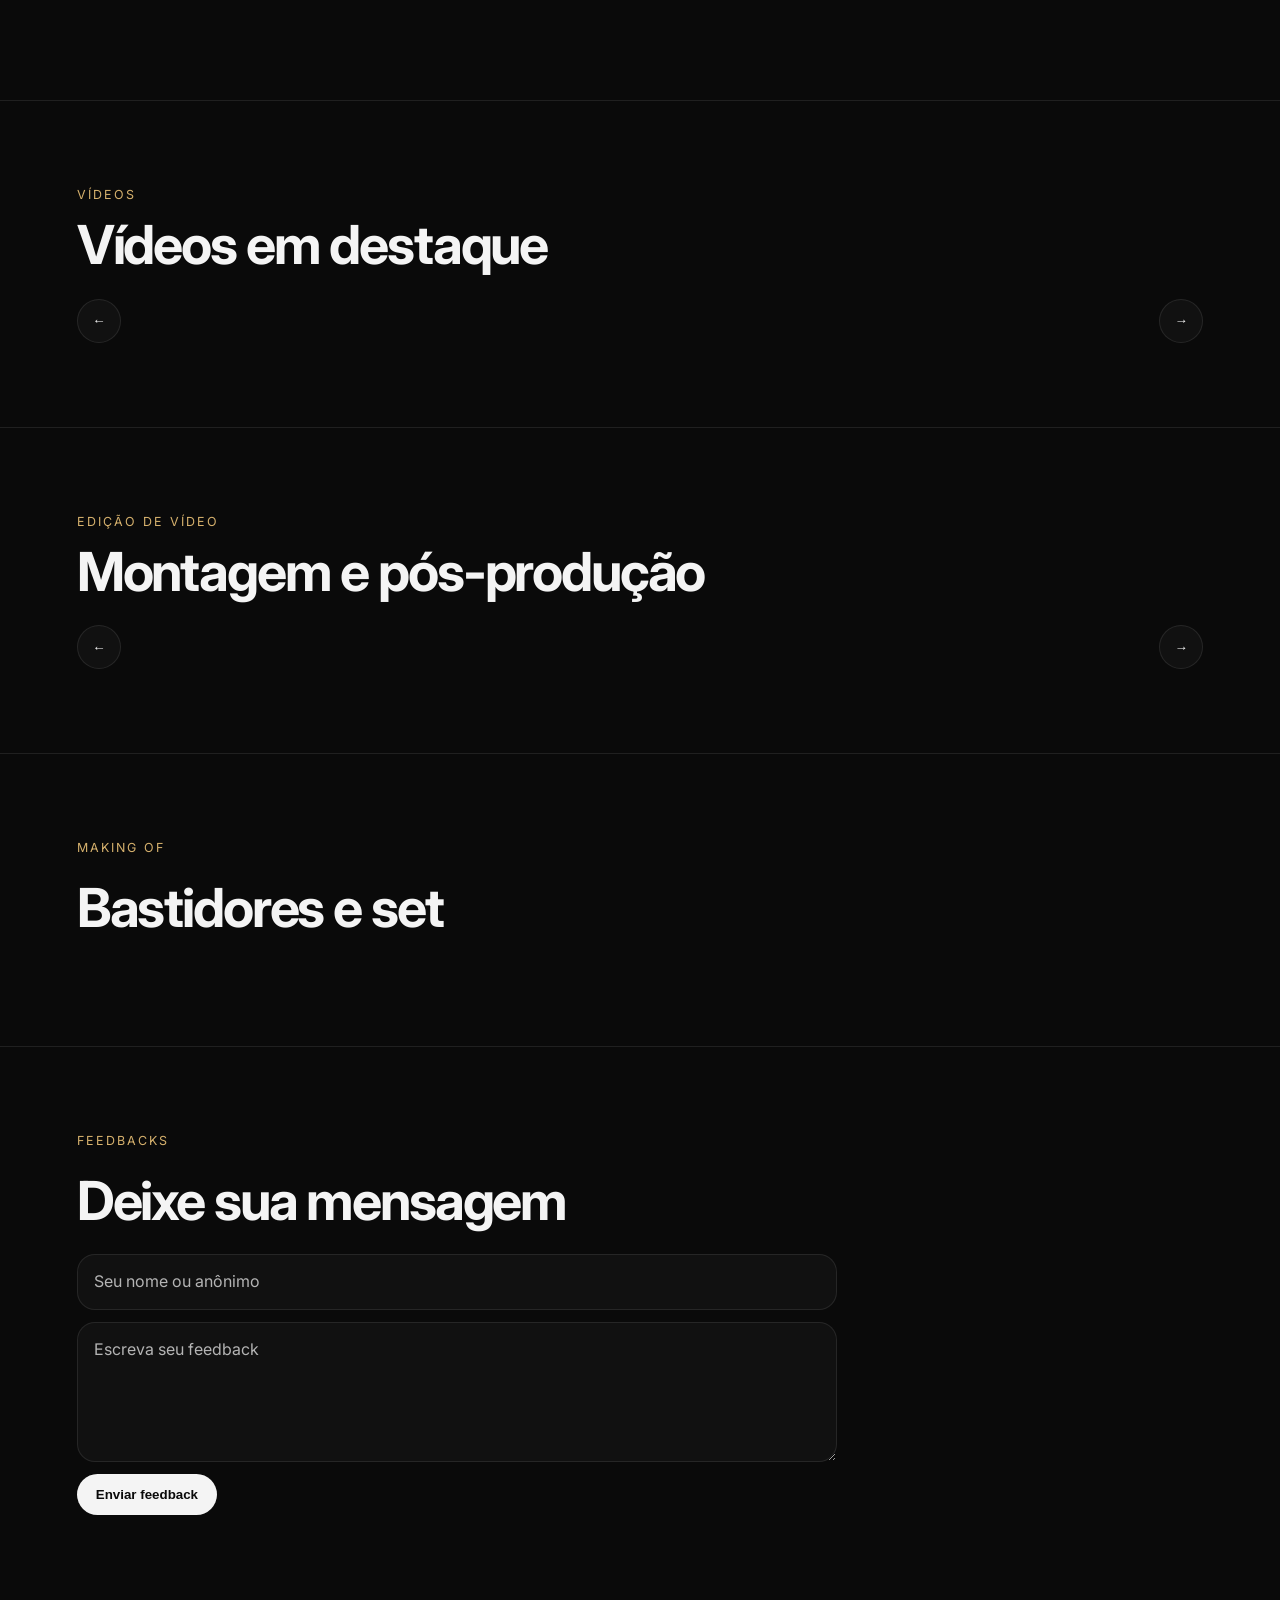
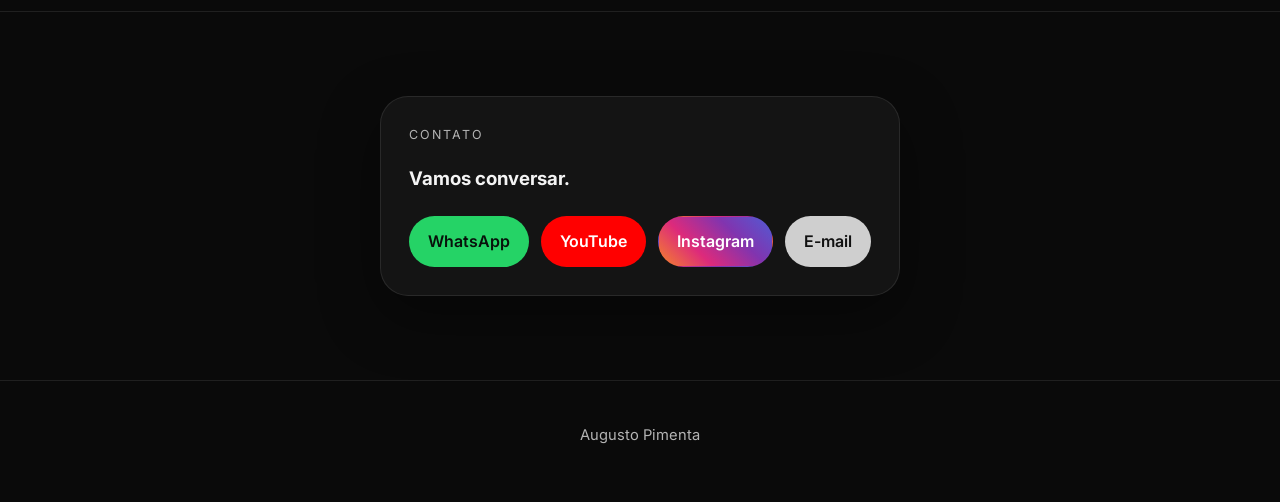
==== commit 10667b61: "Remove categoria teatro dos projetos" ====
--- a/index.html
+++ b/index.html
@@ -79,13 +79,11 @@
         </div>
 
         <div class="filters" role="tablist" aria-label="Filtros de projetos">
-          <button class="filter is-active" data-filter="all">Todos</button>
-          <button class="filter" data-filter="cultura">Cultura</button>
-          <button class="filter" data-filter="comercial">Comercial</button>
-          <button class="filter" data-filter="evento">Evento</button>
-          <button class="filter" data-filter="teatro">Teatro</button>
-        </div>
-      </div>
+  <button class="filter is-active" data-filter="all" type="button">Todos</button>
+  <button class="filter" data-filter="cultura" type="button">Cultura</button>
+  <button class="filter" data-filter="comercial" type="button">Comercial</button>
+  <button class="filter" data-filter="evento" type="button">Evento</button>
+</div>
 
       <div class="projects-grid" id="projectsGrid">
         <!-- Projetos carregados via CMS -->
@@ -188,4 +186,4 @@
 </script>
 
 </body>
-</html>+</html>
